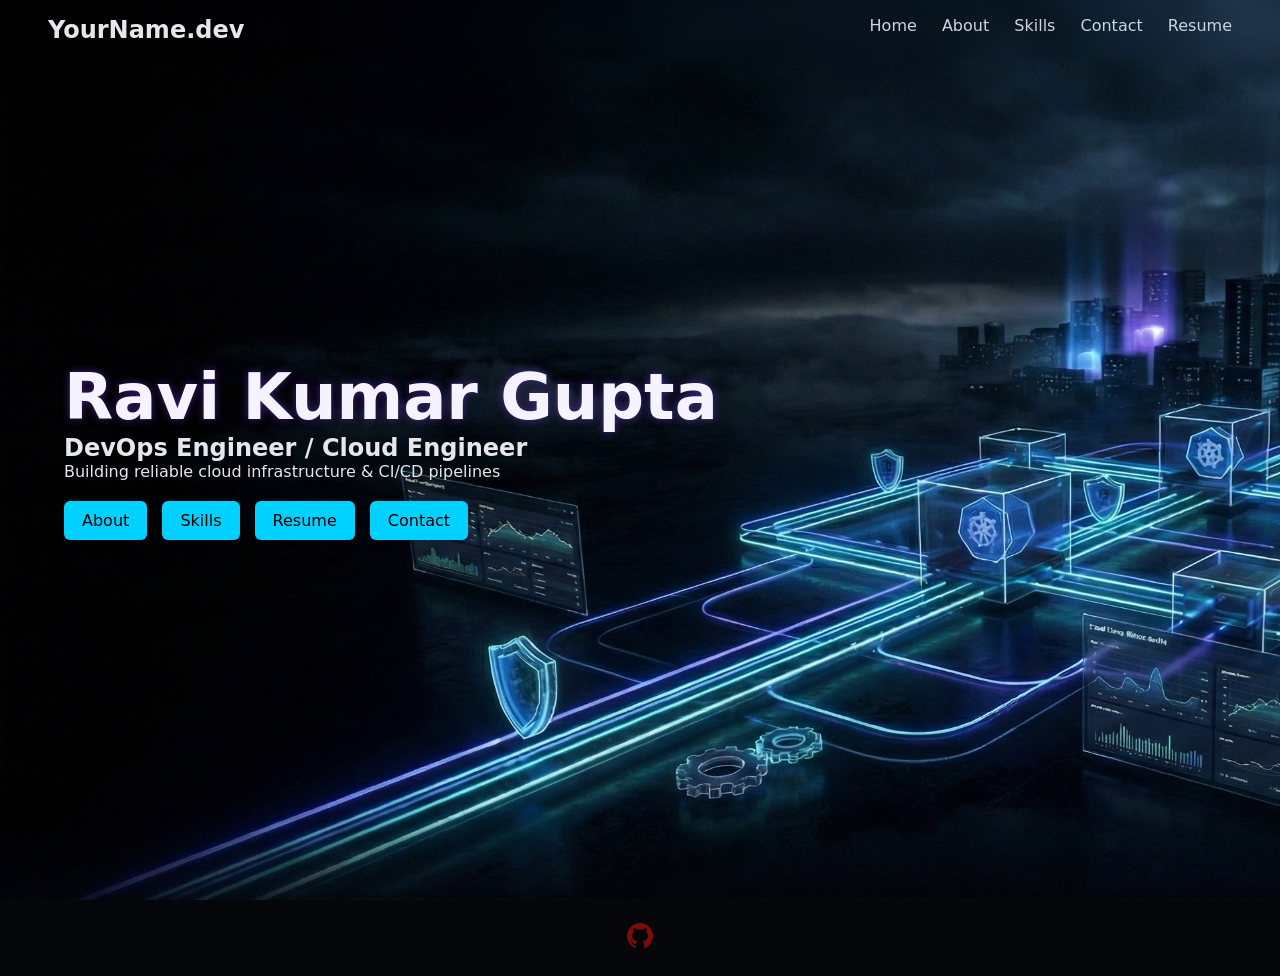
==== index.html @ be77fde0 "online_profile_v1" ====
<!DOCTYPE html>
<html lang="en">
<head>
  <meta charset="UTF-8" />
  <meta name="description" content="DevOps Engineer Portfolio - Cloud, CI/CD, AWS, Docker" />
  <meta name="keywords" content="DevOps, AWS, Docker, CI/CD, Cloud Engineer Portfolio" />
  <meta name="viewport" content="width=device-width, initial-scale=1.0" />
  <title>Your Name | DevOps Engineer</title>
  <link rel="stylesheet" href="styles.css">
</head>
<body>
  <header class="navbar">
    <h2 class="logo">YourName.dev</h2>
    <nav>
      <a href="index.html">Home</a>
      <a href="about.html">About</a>
      <a href="skills.html">Skills</a>
      <a href="contact.html">Contact</a>
      <a href="resume.html">Resume</a>
    </nav>
  </header>

  <section class="hero" style="background-image:url('assets/images/background.jpg')">
    <div class="hero-content">
      <h1 style="font-size: 64px; color: #f5f3ff; text-shadow: 0 0 8px rgba(124, 58, 237, 0.5);"> 
        Ravi Kumar Gupta
      </h1>
      <h2>DevOps Engineer / Cloud Engineer</h2>
      <p>Building reliable cloud infrastructure & CI/CD pipelines</p>

      <div class="cta-buttons">
        <a href="about.html">About</a>
        <a href="skills.html">Skills</a>
        <a href="resume.html">Resume</a>
        <a href="contact.html">Contact</a>
      </div>
    </div>
  </section>

 <footer class="footer">
  <a href="https://github.com/rk-1402" target="_blank" rel="noopener">
    <img src="assets/images/icons8-github-100.png" alt="GitHub" class="github-logo">
  </a>
</footer>

<script src="script.js"></script>
</body>
</html>
---- styles.css ----
:root {
  --bg: #0b0f1a;
  --card: #121826;
  --accent: #00d1ff;
  --text: #e5e7eb;
}

* {
  margin: 0;
  padding: 0;
  box-sizing: border-box;
  font-family: Inter, system-ui, sans-serif;
}

body {
  background: var(--bg);
  color: var(--text);
}

.navbar {
  display: flex;
  justify-content: space-between;
  padding: 1rem 3rem;
  position: fixed;
  width: 100%;
  backdrop-filter: blur(10px);
}

.navbar a {
  color: #cbd5e1;
  margin-left: 20px;
  text-decoration: none;
}

.hero {
  min-height: 100vh;
  background-size: cover;
  display: flex;
  align-items: center;
  padding: 4rem;
}

.hero-content {
  max-width: 700px;
}

.hero h1 {
  font-size: 3rem;
}

.cta-buttons a {
  display: inline-block;
  margin-right: 10px;
  margin-top: 20px;
  padding: 10px 18px;
  border-radius: 6px;
  background: var(--accent);
  color: #000;
  text-decoration: none;
  transition: transform 0.2s ease;
}

.cta-buttons a:hover {
  transform: translateY(-2px);
}

.footer {
  text-align: center;
  padding: 20px;
  background: rgba(0, 0, 0, 0.6);
}

.footer a {
  text-decoration: none;
}

.github-logo {
  width: 32px;
  height: auto;
  transition: transform 0.2s ease;
}

.github-logo:hover {
    transform: scale(1.1);
}

.page-section {
  padding: 120px 8%;
}

.profile-container {
  display: flex;
  gap: 40px;
  flex-wrap: wrap;
}

.profile-img {
  width: 250px;
  border-radius: 10px;
}

.info-grid {
  display: grid;
  grid-template-columns: repeat(auto-fit, minmax(250px,1fr));
  gap: 20px;
  margin-top: 40px;
}

.info-card, .project-card, .contact-card {
  background: var(--card);
  padding: 20px;
  border-radius: 8px;
}

.tags span {
  display: inline-block;
  background: #1f2937;
  padding: 6px 12px;
  border-radius: 20px;
  margin: 5px;
  font-size: 0.9rem;
}

.card-grid {
  display: grid;
  grid-template-columns: repeat(auto-fit, minmax(280px,1fr));
  gap: 20px;
}

.timeline-item {
  margin-top: 20px;
  padding: 20px;
  background: var(--card);
  border-left: 3px solid var(--accent);
}

.expand-content {
  display: none;
  margin-top: 10px;
}

.expand-btn {
  margin-top: 10px;
  background: var(--accent);
  border: none;
  padding: 6px 12px;
  cursor: pointer;
}

.fade-in {
  opacity: 0;
  transform: translateY(20px);
  transition: all 0.8s ease;
}

.fade-in.visible {
  opacity: 1;
  transform: translateY(0);
}
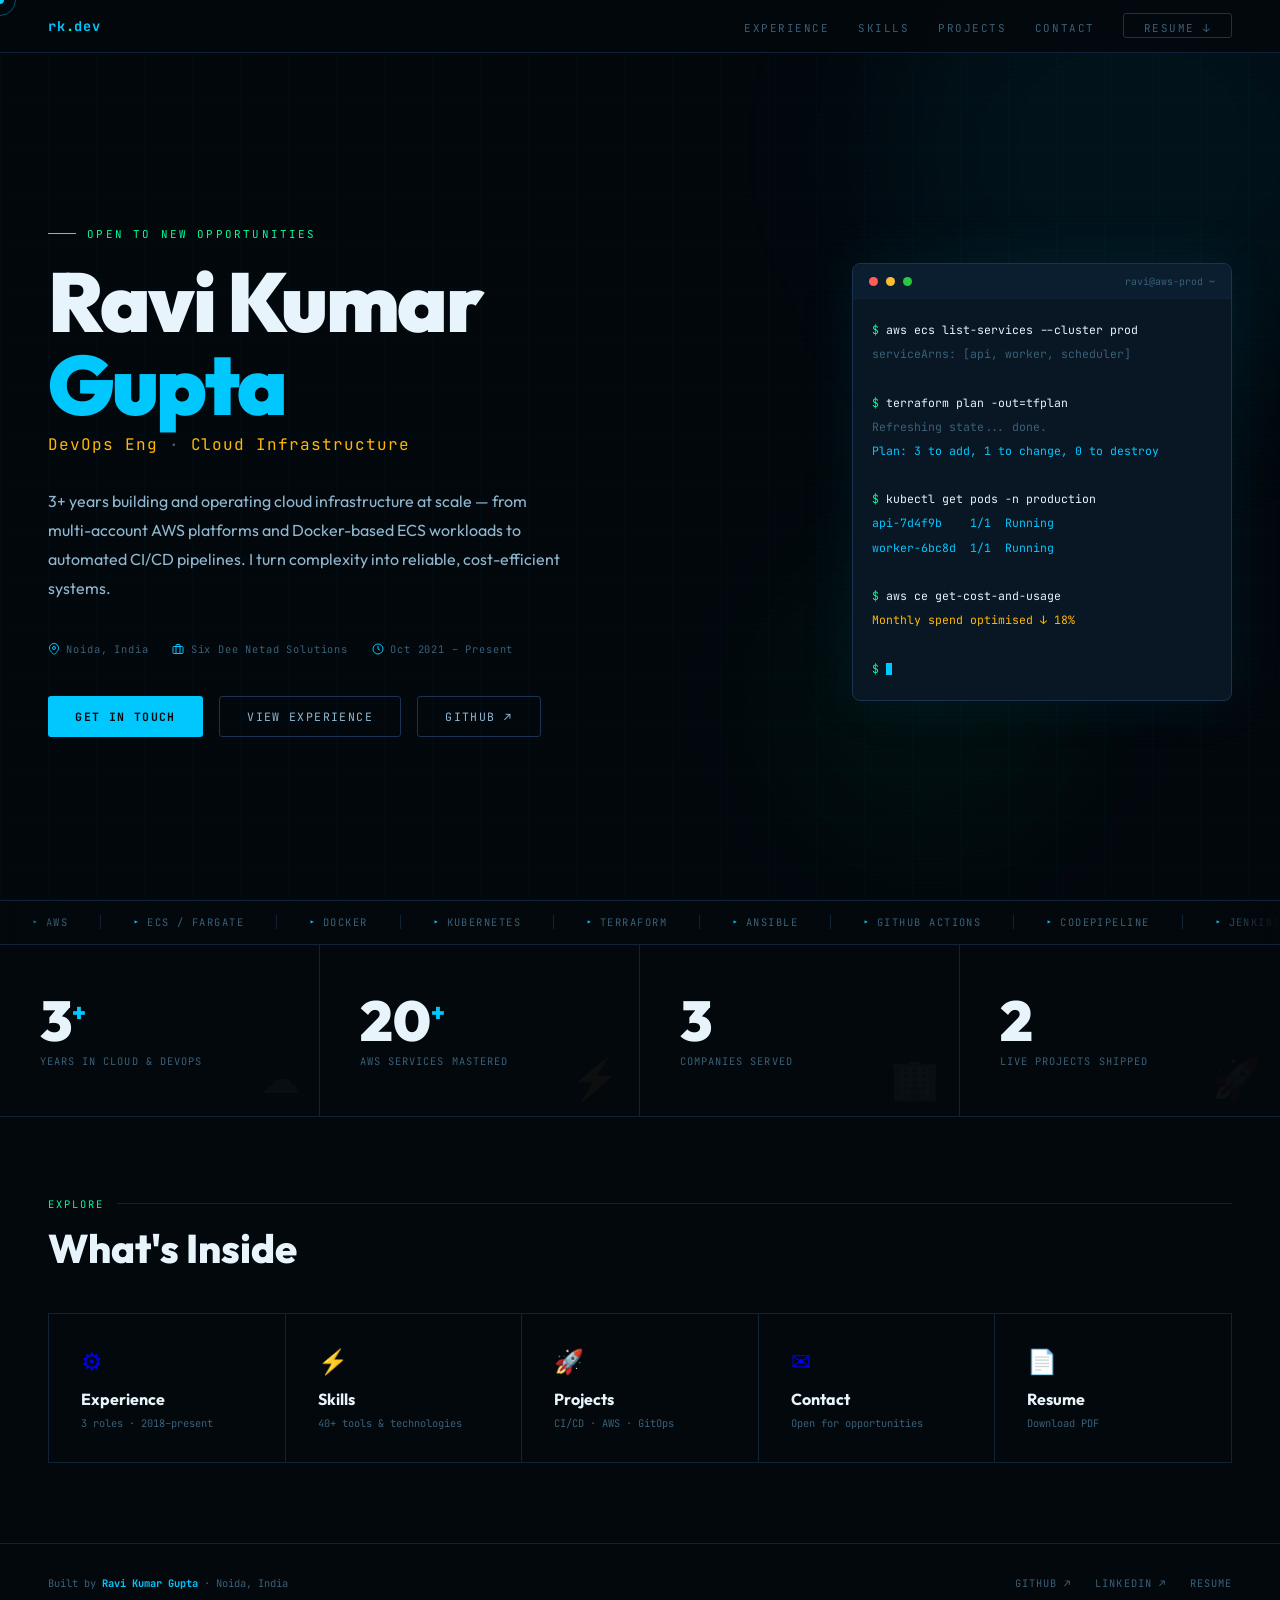
==== commit 5432a023: "initial commit" ====
--- a/index.html
+++ b/index.html
@@ -2,47 +2,163 @@
 <html lang="en">
 <head>
   <meta charset="UTF-8" />
-  <meta name="description" content="DevOps Engineer Portfolio - Cloud, CI/CD, AWS, Docker" />
-  <meta name="keywords" content="DevOps, AWS, Docker, CI/CD, Cloud Engineer Portfolio" />
+  <meta name="description" content="Ravi Kumar Gupta — Senior DevOps & Cloud Engineer. AWS, Docker, Kubernetes, CI/CD, Terraform." />
   <meta name="viewport" content="width=device-width, initial-scale=1.0" />
-  <title>Your Name | DevOps Engineer</title>
-  <link rel="stylesheet" href="styles.css">
+  <title>Ravi Kumar Gupta | DevOps & Cloud Engineer</title>
+  <link rel="stylesheet" href="styles.css" />
 </head>
 <body>
-  <header class="navbar">
-    <h2 class="logo">YourName.dev</h2>
-    <nav>
-      <a href="index.html">Home</a>
-      <a href="about.html">About</a>
-      <a href="skills.html">Skills</a>
-      <a href="contact.html">Contact</a>
-      <a href="resume.html">Resume</a>
-    </nav>
-  </header>
 
-  <section class="hero" style="background-image:url('assets/images/background.jpg')">
-    <div class="hero-content">
-      <h1 style="font-size: 64px; color: #f5f3ff; text-shadow: 0 0 8px rgba(124, 58, 237, 0.5);"> 
-        Ravi Kumar Gupta
-      </h1>
-      <h2>DevOps Engineer / Cloud Engineer</h2>
-      <p>Building reliable cloud infrastructure & CI/CD pipelines</p>
+<div id="cur"></div>
+<div id="cur2"></div>
 
-      <div class="cta-buttons">
-        <a href="about.html">About</a>
-        <a href="skills.html">Skills</a>
-        <a href="resume.html">Resume</a>
-        <a href="contact.html">Contact</a>
+<!-- NAV -->
+<nav>
+  <a href="index.html" class="logo">rk<em>.</em>dev</a>
+  <ul class="nav-links">
+    <li><a href="experience.html">Experience</a></li>
+    <li><a href="skills.html">Skills</a></li>
+    <li><a href="projects.html">Projects</a></li>
+    <li><a href="contact.html">Contact</a></li>
+    <li><a href="resume.html" class="nav-btn">Resume ↓</a></li>
+  </ul>
+</nav>
+
+<!-- HERO -->
+<section class="hero">
+  <div class="orb orb1"></div>
+  <div class="orb orb2"></div>
+  <div class="hero-layout">
+    <div>
+      <div class="hero-eyebrow">Open to new opportunities</div>
+      <h1>Ravi Kumar<br><span class="hl">Gupta</span></h1>
+      <p class="hero-role"><span id="typed-role">DevOps Engineer</span>&nbsp;<span style="color:var(--muted)">·</span>&nbsp;<span>Cloud Infrastructure</span></p>
+      <p class="hero-bio">3+ years building and operating cloud infrastructure at scale — from multi-account AWS platforms and Docker-based ECS workloads to automated CI/CD pipelines. I turn complexity into reliable, cost-efficient systems.</p>
+      <div class="hero-meta">
+        <span class="meta-chip">
+          <svg width="12" height="12" viewBox="0 0 24 24" fill="none" stroke="currentColor" stroke-width="2"><path d="M21 10c0 7-9 13-9 13s-9-6-9-13a9 9 0 0118 0z"/><circle cx="12" cy="10" r="3"/></svg>
+          Noida, India
+        </span>
+        <span class="meta-chip">
+          <svg width="12" height="12" viewBox="0 0 24 24" fill="none" stroke="currentColor" stroke-width="2"><rect x="2" y="7" width="20" height="14" rx="2"/><path d="M16 21V5a2 2 0 00-2-2h-4a2 2 0 00-2 2v16"/></svg>
+          Six Dee Netad Solutions
+        </span>
+        <span class="meta-chip">
+          <svg width="12" height="12" viewBox="0 0 24 24" fill="none" stroke="currentColor" stroke-width="2"><circle cx="12" cy="12" r="10"/><polyline points="12 6 12 12 16 14"/></svg>
+          Oct 2021 – Present
+        </span>
+      </div>
+      <div class="cta-row">
+        <a href="contact.html" class="btn btn-solid">Get in Touch</a>
+        <a href="experience.html" class="btn btn-ghost">View Experience</a>
+        <a href="https://github.com/rk-1402" target="_blank" rel="noopener" class="btn btn-ghost">GitHub ↗</a>
       </div>
     </div>
-  </section>
 
- <footer class="footer">
-  <a href="https://github.com/rk-1402" target="_blank" rel="noopener">
-    <img src="assets/images/icons8-github-100.png" alt="GitHub" class="github-logo">
-  </a>
+    <!-- Terminal -->
+    <div class="terminal">
+      <div class="t-bar">
+        <span class="dot" style="background:#ff5f57"></span>
+        <span class="dot" style="background:#febc2e"></span>
+        <span class="dot" style="background:#28c840"></span>
+        <span class="ttl">ravi@aws-prod ~</span>
+      </div>
+      <div class="t-body">
+        <div><span class="t-p">$ </span><span class="t-c">aws ecs list-services --cluster prod</span></div>
+        <div class="t-o">serviceArns: [api, worker, scheduler]</div>
+        <div>&nbsp;</div>
+        <div><span class="t-p">$ </span><span class="t-c">terraform plan -out=tfplan</span></div>
+        <div class="t-o">Refreshing state... done.</div>
+        <div><span class="t-a">Plan: 3 to add, 1 to change, 0 to destroy</span></div>
+        <div>&nbsp;</div>
+        <div><span class="t-p">$ </span><span class="t-c">kubectl get pods -n production</span></div>
+        <div><span class="t-a">api-7d4f9b&nbsp;&nbsp;&nbsp;&nbsp;1/1&nbsp;&nbsp;Running</span></div>
+        <div><span class="t-a">worker-6bc8d&nbsp;&nbsp;1/1&nbsp;&nbsp;Running</span></div>
+        <div>&nbsp;</div>
+        <div><span class="t-p">$ </span><span class="t-c">aws ce get-cost-and-usage</span></div>
+        <div><span class="t-w">Monthly spend optimised ↓ 18%</span></div>
+        <div>&nbsp;</div>
+        <div><span class="t-p">$ </span><span class="blink"></span></div>
+      </div>
+    </div>
+  </div>
+</section>
+
+<!-- TICKER -->
+<div class="ticker">
+  <div class="ticker-track">
+    <div class="t-item"><span>▸</span>AWS</div><div class="t-item"><span>▸</span>ECS / Fargate</div>
+    <div class="t-item"><span>▸</span>Docker</div><div class="t-item"><span>▸</span>Kubernetes</div>
+    <div class="t-item"><span>▸</span>Terraform</div><div class="t-item"><span>▸</span>Ansible</div>
+    <div class="t-item"><span>▸</span>GitHub Actions</div><div class="t-item"><span>▸</span>CodePipeline</div>
+    <div class="t-item"><span>▸</span>Jenkins</div><div class="t-item"><span>▸</span>Prometheus</div>
+    <div class="t-item"><span>▸</span>Grafana</div><div class="t-item"><span>▸</span>CloudWatch</div>
+    <div class="t-item"><span>▸</span>Route 53</div><div class="t-item"><span>▸</span>Lambda</div>
+    <div class="t-item"><span>▸</span>Python</div><div class="t-item"><span>▸</span>Bash</div>
+    <div class="t-item"><span>▸</span>FortiGate</div><div class="t-item"><span>▸</span>IAM Identity Center</div>
+    <!-- dup -->
+    <div class="t-item"><span>▸</span>AWS</div><div class="t-item"><span>▸</span>ECS / Fargate</div>
+    <div class="t-item"><span>▸</span>Docker</div><div class="t-item"><span>▸</span>Kubernetes</div>
+    <div class="t-item"><span>▸</span>Terraform</div><div class="t-item"><span>▸</span>Ansible</div>
+    <div class="t-item"><span>▸</span>GitHub Actions</div><div class="t-item"><span>▸</span>CodePipeline</div>
+    <div class="t-item"><span>▸</span>Jenkins</div><div class="t-item"><span>▸</span>Prometheus</div>
+    <div class="t-item"><span>▸</span>Grafana</div><div class="t-item"><span>▸</span>CloudWatch</div>
+    <div class="t-item"><span>▸</span>Route 53</div><div class="t-item"><span>▸</span>Lambda</div>
+    <div class="t-item"><span>▸</span>Python</div><div class="t-item"><span>▸</span>Bash</div>
+    <div class="t-item"><span>▸</span>FortiGate</div><div class="t-item"><span>▸</span>IAM Identity Center</div>
+  </div>
+</div>
+
+<!-- STATS -->
+<div class="stats reveal">
+  <div class="stat"><div class="stat-n">3<sup>+</sup></div><div class="stat-l">Years in Cloud & DevOps</div><div class="stat-bg">☁</div></div>
+  <div class="stat"><div class="stat-n">20<sup>+</sup></div><div class="stat-l">AWS Services Mastered</div><div class="stat-bg">⚡</div></div>
+  <div class="stat"><div class="stat-n">3</div><div class="stat-l">Companies Served</div><div class="stat-bg">🏢</div></div>
+  <div class="stat"><div class="stat-n">2</div><div class="stat-l">Live Projects Shipped</div><div class="stat-bg">🚀</div></div>
+</div>
+
+<!-- QUICK LINKS -->
+<section class="section" style="border-bottom:none;">
+  <div class="sec-label reveal">Explore</div>
+  <h2 class="sec-title reveal">What's Inside</h2>
+  <div style="display:grid;grid-template-columns:repeat(auto-fill,minmax(220px,1fr));gap:1px;background:var(--border);border:1px solid var(--border);" class="reveal">
+    <a href="experience.html" style="text-decoration:none;display:block;padding:2rem;background:var(--bg);transition:background .25s;" onmouseenter="this.style.background='var(--surface)'" onmouseleave="this.style.background='var(--bg)'">
+      <div style="font-size:1.5rem;margin-bottom:.8rem;">⚙</div>
+      <div style="font-family:var(--body);font-size:1rem;font-weight:700;color:var(--bright);margin-bottom:.4rem;">Experience</div>
+      <div style="font-family:var(--mono);font-size:.65rem;color:var(--muted);">3 roles · 2018–present</div>
+    </a>
+    <a href="skills.html" style="text-decoration:none;display:block;padding:2rem;background:var(--bg);transition:background .25s;" onmouseenter="this.style.background='var(--surface)'" onmouseleave="this.style.background='var(--bg)'">
+      <div style="font-size:1.5rem;margin-bottom:.8rem;">⚡</div>
+      <div style="font-family:var(--body);font-size:1rem;font-weight:700;color:var(--bright);margin-bottom:.4rem;">Skills</div>
+      <div style="font-family:var(--mono);font-size:.65rem;color:var(--muted);">40+ tools & technologies</div>
+    </a>
+    <a href="projects.html" style="text-decoration:none;display:block;padding:2rem;background:var(--bg);transition:background .25s;" onmouseenter="this.style.background='var(--surface)'" onmouseleave="this.style.background='var(--bg)'">
+      <div style="font-size:1.5rem;margin-bottom:.8rem;">🚀</div>
+      <div style="font-family:var(--body);font-size:1rem;font-weight:700;color:var(--bright);margin-bottom:.4rem;">Projects</div>
+      <div style="font-family:var(--mono);font-size:.65rem;color:var(--muted);">CI/CD · AWS · GitOps</div>
+    </a>
+    <a href="contact.html" style="text-decoration:none;display:block;padding:2rem;background:var(--bg);transition:background .25s;" onmouseenter="this.style.background='var(--surface)'" onmouseleave="this.style.background='var(--bg)'">
+      <div style="font-size:1.5rem;margin-bottom:.8rem;">✉</div>
+      <div style="font-family:var(--body);font-size:1rem;font-weight:700;color:var(--bright);margin-bottom:.4rem;">Contact</div>
+      <div style="font-family:var(--mono);font-size:.65rem;color:var(--muted);">Open for opportunities</div>
+    </a>
+    <a href="resume.html" style="text-decoration:none;display:block;padding:2rem;background:var(--bg);transition:background .25s;" onmouseenter="this.style.background='var(--surface)'" onmouseleave="this.style.background='var(--bg)'">
+      <div style="font-size:1.5rem;margin-bottom:.8rem;">📄</div>
+      <div style="font-family:var(--body);font-size:1rem;font-weight:700;color:var(--bright);margin-bottom:.4rem;">Resume</div>
+      <div style="font-family:var(--mono);font-size:.65rem;color:var(--muted);">Download PDF</div>
+    </a>
+  </div>
+</section>
+
+<footer>
+  <div class="foot-l">Built by <strong>Ravi Kumar Gupta</strong> · Noida, India</div>
+  <div class="foot-r">
+    <a href="https://github.com/rk-1402" target="_blank" rel="noopener" class="foot-link">GitHub ↗</a>
+    <a href="https://linkedin.com/in/rk1402" target="_blank" rel="noopener" class="foot-link">LinkedIn ↗</a>
+    <a href="resume.html" class="foot-link">Resume</a>
+  </div>
 </footer>
 
 <script src="script.js"></script>
 </body>
-</html>+</html>
--- a/styles.css
+++ b/styles.css
@@ -1,159 +1,444 @@
+/* ═══════════════════════════════════════════════
+   RK.DEV — Shared Stylesheet
+   ═══════════════════════════════════════════════ */
+
+@import url('https://fonts.googleapis.com/css2?family=JetBrains+Mono:wght@300;400;500;700&family=Outfit:wght@300;400;600;800;900&display=swap');
+
+/* ── RESET & TOKENS ── */
+*, *::before, *::after { box-sizing: border-box; margin: 0; padding: 0; }
+
 :root {
-  --bg: #0b0f1a;
-  --card: #121826;
-  --accent: #00d1ff;
-  --text: #e5e7eb;
-}
-
-* {
-  margin: 0;
-  padding: 0;
-  box-sizing: border-box;
-  font-family: Inter, system-ui, sans-serif;
-}
+  --bg:       #03080d;
+  --bg2:      #060f18;
+  --surface:  #091623;
+  --border:   #112236;
+  --border2:  #1a3352;
+  --accent:   #00c8ff;
+  --green:    #00ff9d;
+  --amber:    #ffb800;
+  --red:      #ff4d6a;
+  --text:     #8fb8d0;
+  --bright:   #e8f4fb;
+  --muted:    #3a6078;
+  --mono:     'JetBrains Mono', monospace;
+  --body:     'Outfit', sans-serif;
+  --radius:   3px;
+}
+
+html { scroll-behavior: smooth; }
 
 body {
   background: var(--bg);
   color: var(--text);
-}
-
-.navbar {
-  display: flex;
-  justify-content: space-between;
+  font-family: var(--body);
+  overflow-x: hidden;
+  cursor: none;
+  min-height: 100vh;
+}
+
+/* ── GLOBAL TEXTURES ── */
+body::before {
+  content: '';
+  position: fixed; inset: 0; pointer-events: none; z-index: 1;
+  background: repeating-linear-gradient(
+    0deg, transparent, transparent 2px,
+    rgba(0,0,0,.07) 2px, rgba(0,0,0,.07) 4px
+  );
+}
+body::after {
+  content: '';
+  position: fixed; inset: 0; pointer-events: none; z-index: 0;
+  background-image:
+    linear-gradient(rgba(0,200,255,.022) 1px, transparent 1px),
+    linear-gradient(90deg, rgba(0,200,255,.022) 1px, transparent 1px);
+  background-size: 48px 48px;
+}
+
+/* ── CUSTOM CURSOR ── */
+#cur {
+  position: fixed; width: 8px; height: 8px;
+  background: var(--accent); border-radius: 50%;
+  pointer-events: none; z-index: 9999;
+  transform: translate(-50%,-50%); mix-blend-mode: screen;
+}
+#cur2 {
+  position: fixed; width: 32px; height: 32px;
+  border: 1px solid var(--accent); border-radius: 50%;
+  pointer-events: none; z-index: 9998;
+  transform: translate(-50%,-50%);
+  opacity: .4;
+  transition: width .15s, height .15s, border-color .15s, opacity .15s;
+}
+
+/* ── NAVBAR ── */
+nav {
+  position: fixed; top: 0; left: 0; right: 0; z-index: 200;
+  display: flex; align-items: center; justify-content: space-between;
   padding: 1rem 3rem;
-  position: fixed;
+  background: rgba(3,8,13,.92); backdrop-filter: blur(16px);
+  border-bottom: 1px solid var(--border);
+}
+.logo {
+  font-family: var(--mono); font-size: .85rem; font-weight: 700;
+  color: var(--accent); text-decoration: none; letter-spacing: .06em;
+}
+.logo em { color: var(--green); font-style: normal; }
+
+.nav-links { display: flex; gap: 1.8rem; list-style: none; align-items: center; }
+.nav-links a {
+  font-family: var(--mono); font-size: .68rem; color: var(--muted);
+  text-decoration: none; letter-spacing: .14em; text-transform: uppercase;
+  transition: color .2s; position: relative; padding-bottom: 2px;
+}
+.nav-links a::after {
+  content: ''; position: absolute; bottom: -2px; left: 0; right: 0;
+  height: 1px; background: var(--accent);
+  transform: scaleX(0); transition: transform .2s;
+}
+.nav-links a:hover { color: var(--accent); }
+.nav-links a:hover::after,
+.nav-links a.active::after { transform: scaleX(1); }
+.nav-links a.active { color: var(--accent); }
+
+.nav-btn {
+  font-family: var(--mono); font-size: .68rem; letter-spacing: .12em;
+  text-transform: uppercase; text-decoration: none;
+  padding: .45rem 1.2rem; border: 1px solid var(--border2);
+  color: var(--bright); background: transparent;
+  transition: all .2s; border-radius: var(--radius);
+}
+.nav-btn:hover {
+  border-color: var(--accent); color: var(--accent);
+  background: rgba(0,200,255,.06);
+}
+
+/* ── PAGE HEADER (used on inner pages) ── */
+.page-header {
+  padding: 9rem 3rem 4rem;
+  position: relative; z-index: 2;
+  border-bottom: 1px solid var(--border);
+  overflow: hidden;
+}
+.page-header .orb {
+  position: absolute; border-radius: 50%; pointer-events: none;
+  filter: blur(90px); animation: drift 12s ease-in-out infinite;
+}
+.page-header .orb1 { width: 400px; height: 400px; background: rgba(0,200,255,.06); top: -100px; right: -80px; }
+.page-header .orb2 { width: 250px; height: 250px; background: rgba(0,255,157,.04); bottom: -60px; left: 30%; animation-delay: -6s; }
+
+.page-eyebrow {
+  font-family: var(--mono); font-size: .68rem; color: var(--green);
+  letter-spacing: .2em; text-transform: uppercase; margin-bottom: 1rem;
+  display: flex; align-items: center; gap: .7rem;
+  opacity: 0; animation: fadeUp .6s ease .1s forwards;
+}
+.page-eyebrow::before { content: ''; display: inline-block; width: 24px; height: 1px; background: var(--green); }
+
+.page-title {
+  font-family: var(--body); font-size: clamp(2.5rem, 6vw, 4.5rem);
+  font-weight: 900; color: var(--bright); line-height: 1;
+  letter-spacing: -.03em; margin-bottom: .6rem;
+  opacity: 0; animation: fadeUp .6s ease .25s forwards;
+}
+.page-title .hl { color: var(--accent); }
+
+.page-sub {
+  font-family: var(--mono); font-size: .85rem; color: var(--muted);
+  max-width: 560px; line-height: 1.7; margin-top: .8rem;
+  opacity: 0; animation: fadeUp .6s ease .4s forwards;
+}
+
+/* ── SECTION ── */
+.section { padding: 5rem 3rem; position: relative; z-index: 2; border-bottom: 1px solid var(--border); }
+.section:last-of-type { border-bottom: none; }
+
+.sec-label {
+  font-family: var(--mono); font-size: .65rem; color: var(--green);
+  letter-spacing: .2em; text-transform: uppercase; margin-bottom: .8rem;
+  display: flex; align-items: center; gap: .8rem;
+}
+.sec-label::after { content: ''; flex: 1; height: 1px; background: var(--border); }
+
+.sec-title {
+  font-family: var(--body); font-size: clamp(1.6rem, 3.5vw, 2.5rem);
+  font-weight: 800; color: var(--bright); margin-bottom: 2.5rem;
+}
+
+/* ── BUTTONS ── */
+.btn {
+  font-family: var(--mono); font-size: .72rem; letter-spacing: .12em;
+  text-transform: uppercase; text-decoration: none; border-radius: var(--radius);
+  padding: .75rem 1.7rem; display: inline-flex; align-items: center; gap: .5rem;
+  transition: all .2s; cursor: none;
+}
+.btn-solid { background: var(--accent); color: var(--bg); font-weight: 700; border: none; }
+.btn-solid:hover { background: #fff; box-shadow: 0 0 32px rgba(0,200,255,.4); transform: translateY(-2px); }
+.btn-ghost { border: 1px solid var(--border2); color: var(--text); background: transparent; }
+.btn-ghost:hover { border-color: var(--accent); color: var(--accent); background: rgba(0,200,255,.05); transform: translateY(-2px); }
+.btn-green { background: var(--green); color: var(--bg); font-weight: 700; border: none; }
+.btn-green:hover { background: #fff; box-shadow: 0 0 32px rgba(0,255,157,.35); transform: translateY(-2px); }
+
+/* ── TAGS ── */
+.tag {
+  font-family: var(--mono); font-size: .62rem; padding: .25rem .65rem;
+  border: 1px solid var(--border2); color: var(--text); border-radius: 2px;
+  letter-spacing: .06em; transition: all .15s; display: inline-block;
+}
+.tag:hover { border-color: var(--accent); color: var(--accent); }
+
+/* ── TICKER ── */
+.ticker { border-top: 1px solid var(--border); border-bottom: 1px solid var(--border); overflow: hidden; position: relative; z-index: 2; }
+.ticker::before { content: ''; position: absolute; left: 0; top: 0; bottom: 0; width: 60px; background: linear-gradient(to right, var(--bg), transparent); z-index: 1; }
+.ticker::after  { content: ''; position: absolute; right: 0; top: 0; bottom: 0; width: 60px; background: linear-gradient(to left, var(--bg), transparent); z-index: 1; }
+.ticker-track { display: flex; width: max-content; animation: ticker 35s linear infinite; padding: .9rem 0; }
+.t-item {
+  font-family: var(--mono); font-size: .65rem; letter-spacing: .14em;
+  text-transform: uppercase; color: var(--muted); padding: 0 2rem;
+  border-right: 1px solid var(--border); white-space: nowrap;
+  display: flex; align-items: center; gap: .4rem;
+}
+.t-item span { color: var(--accent); }
+
+/* ── FOOTER ── */
+footer {
+  padding: 2rem 3rem; display: flex; justify-content: space-between;
+  align-items: center; flex-wrap: wrap; gap: 1rem;
+  border-top: 1px solid var(--border); position: relative; z-index: 2;
+}
+.foot-l { font-family: var(--mono); font-size: .65rem; color: var(--muted); }
+.foot-l strong { color: var(--accent); }
+.foot-r { display: flex; gap: 1.5rem; }
+.foot-link {
+  font-family: var(--mono); font-size: .65rem; color: var(--muted);
+  text-decoration: none; letter-spacing: .1em; text-transform: uppercase;
+  transition: color .2s; display: flex; align-items: center; gap: .4rem;
+}
+.foot-link:hover { color: var(--accent); }
+
+/* ── SCROLL REVEAL ── */
+.reveal { opacity: 0; transform: translateY(24px); transition: opacity .65s ease, transform .65s ease; }
+.reveal.on { opacity: 1; transform: translateY(0); }
+.reveal-delay-1 { transition-delay: .1s; }
+.reveal-delay-2 { transition-delay: .2s; }
+.reveal-delay-3 { transition-delay: .3s; }
+
+/* ── ANIMATIONS ── */
+@keyframes fadeUp   { from { opacity:0; transform: translateY(20px); } to { opacity:1; transform: translateY(0); } }
+@keyframes fadeLeft { from { opacity:0; transform: translateX(40px); } to { opacity:1; transform: translateX(0); } }
+@keyframes drift    { 0%,100% { transform:translate(0,0) scale(1); } 50% { transform:translate(-40px,30px) scale(1.1); } }
+@keyframes ticker   { 0% { transform:translateX(0); } 100% { transform:translateX(-50%); } }
+@keyframes pulse    { 0%,100% { opacity:.6; transform:scale(1); } 50% { opacity:1; transform:scale(1.05); } }
+@keyframes blink    { 0%,100% { opacity:1; } 50% { opacity:0; } }
+@keyframes spin     { from { transform:rotate(0deg); } to { transform:rotate(360deg); } }
+
+/* ════════════════════════════════════════
+   INDEX / HERO
+   ════════════════════════════════════════ */
+.hero {
+  min-height: 100vh; display: flex; align-items: center;
+  padding: 8rem 3rem 4rem; position: relative; overflow: hidden; z-index: 2;
+}
+.orb { position: absolute; border-radius: 50%; pointer-events: none; filter: blur(80px); animation: drift 10s ease-in-out infinite; }
+.orb1 { width: 500px; height: 500px; background: rgba(0,200,255,.06); top: -100px; right: -100px; }
+.orb2 { width: 300px; height: 300px; background: rgba(0,255,157,.04); bottom: 50px; right: 200px; animation-delay: -5s; animation-direction: reverse; }
+.hero-layout { display: grid; grid-template-columns: 1fr 380px; gap: 4rem; width: 100%; max-width: 1200px; align-items: center; }
+.hero-eyebrow {
+  font-family: var(--mono); font-size: .68rem; color: var(--green);
+  letter-spacing: .2em; text-transform: uppercase; margin-bottom: 1.2rem;
+  display: flex; align-items: center; gap: .7rem;
+  opacity: 0; animation: fadeUp .6s ease .1s forwards;
+}
+.hero-eyebrow::before { content: ''; display: inline-block; width: 28px; height: 1px; background: var(--green); }
+.hero h1 {
+  font-family: var(--body); font-size: clamp(3rem,6.5vw,5.5rem);
+  font-weight: 900; line-height: 1; color: var(--bright);
+  letter-spacing: -.03em; margin-bottom: .5rem;
+  opacity: 0; animation: fadeUp .6s ease .25s forwards;
+}
+.hero h1 .hl { color: var(--accent); }
+.hero-role {
+  font-family: var(--mono); font-size: clamp(.8rem,1.5vw,1rem);
+  color: var(--muted); letter-spacing: .06em; margin-bottom: 2rem;
+  opacity: 0; animation: fadeUp .6s ease .4s forwards;
+}
+.hero-role span { color: var(--amber); }
+.hero-bio { font-size: 1rem; color: var(--text); line-height: 1.8; max-width: 520px; margin-bottom: 2.5rem; opacity: 0; animation: fadeUp .6s ease .55s forwards; }
+.hero-meta { display: flex; gap: 1.5rem; flex-wrap: wrap; margin-bottom: 2.5rem; opacity: 0; animation: fadeUp .6s ease .65s forwards; }
+.meta-chip { font-family: var(--mono); font-size: .65rem; color: var(--muted); display: flex; align-items: center; gap: .4rem; letter-spacing: .08em; }
+.meta-chip svg { color: var(--accent); flex-shrink: 0; }
+.cta-row { display: flex; gap: 1rem; flex-wrap: wrap; opacity: 0; animation: fadeUp .6s ease .75s forwards; }
+
+/* Terminal widget */
+.terminal { background: var(--surface); border: 1px solid var(--border2); border-radius: 8px; overflow: hidden; font-family: var(--mono); font-size: .72rem; opacity: 0; animation: fadeLeft .7s ease .9s forwards; box-shadow: 0 0 60px rgba(0,200,255,.08); }
+.t-bar { background: #0a1e30; padding: .65rem 1rem; display: flex; align-items: center; gap: .5rem; border-bottom: 1px solid var(--border); }
+.dot { width: 9px; height: 9px; border-radius: 50%; }
+.t-bar .ttl { color: var(--muted); font-size: .62rem; margin-left: auto; }
+.t-body { padding: 1.2rem; line-height: 2.1; }
+.t-p { color: var(--green); }
+.t-c { color: var(--bright); }
+.t-o { color: var(--muted); }
+.t-a { color: var(--accent); }
+.t-w { color: var(--amber); }
+.blink { display: inline-block; width: 6px; height: 12px; background: var(--accent); vertical-align: middle; animation: blink 1s step-end infinite; }
+
+/* Stats bar */
+.stats { display: grid; grid-template-columns: repeat(4,1fr); position: relative; z-index: 2; }
+.stat { padding: 3rem 2.5rem; border-right: 1px solid var(--border); border-bottom: 1px solid var(--border); position: relative; overflow: hidden; transition: background .3s; }
+.stat:last-child { border-right: none; }
+.stat:hover { background: rgba(0,200,255,.03); }
+.stat-n { font-family: var(--body); font-size: 3.5rem; font-weight: 900; color: var(--bright); line-height: 1; margin-bottom: .3rem; }
+.stat-n sup { font-size: 1.5rem; color: var(--accent); vertical-align: super; }
+.stat-l { font-family: var(--mono); font-size: .65rem; color: var(--muted); letter-spacing: .1em; text-transform: uppercase; }
+.stat-bg { position: absolute; bottom: .8rem; right: 1.2rem; font-size: 2.5rem; opacity: .04; }
+
+/* ════════════════════════════════════════
+   EXPERIENCE PAGE
+   ════════════════════════════════════════ */
+.exp-item { display: grid; grid-template-columns: 220px 1fr; border-bottom: 1px solid var(--border); padding: 2.5rem 0; gap: 3rem; }
+.exp-item:last-child { border-bottom: none; }
+.exp-left { padding-right: 2rem; border-right: 1px solid var(--border); }
+.exp-period { font-family: var(--mono); font-size: .65rem; color: var(--accent); letter-spacing: .1em; text-transform: uppercase; margin-bottom: .4rem; }
+.exp-company { font-size: .9rem; font-weight: 700; color: var(--bright); margin-bottom: .2rem; }
+.exp-loc { font-family: var(--mono); font-size: .6rem; color: var(--muted); margin-bottom: .8rem; }
+.exp-badge { display: inline-flex; align-items: center; gap: .3rem; font-family: var(--mono); font-size: .58rem; padding: .2rem .5rem; border: 1px solid var(--green); color: var(--green); border-radius: 2px; letter-spacing: .06em; }
+.exp-role { font-size: 1.15rem; font-weight: 700; color: var(--bright); margin-bottom: .35rem; }
+.exp-project { font-family: var(--mono); font-size: .65rem; color: var(--amber); letter-spacing: .08em; margin-bottom: 1.2rem; }
+.exp-bullets { list-style: none; display: flex; flex-direction: column; gap: .6rem; }
+.exp-bullets li { font-size: .875rem; color: var(--text); line-height: 1.7; display: flex; gap: .7rem; }
+.exp-bullets li::before { content: '▸'; color: var(--accent); flex-shrink: 0; margin-top: .15rem; font-size: .7rem; }
+
+/* Timeline connector */
+.exp-timeline { position: relative; }
+.exp-timeline::before {
+  content: ''; position: absolute; left: 220px; top: 0; bottom: 0;
+  width: 1px; background: var(--border); z-index: 0;
+}
+
+/* ════════════════════════════════════════
+   SKILLS PAGE
+   ════════════════════════════════════════ */
+.skills-grid { display: grid; grid-template-columns: repeat(auto-fill, minmax(280px,1fr)); gap: 1px; background: var(--border); border: 1px solid var(--border); }
+.skill-cat { background: var(--bg); padding: 1.8rem 2rem; transition: background .25s; }
+.skill-cat:hover { background: var(--surface); }
+.skill-cat-name {
+  font-family: var(--mono); font-size: .65rem; color: var(--accent);
+  letter-spacing: .14em; text-transform: uppercase; margin-bottom: 1rem;
+  display: flex; align-items: center; gap: .5rem;
+}
+.skill-cat-name::before { content: ''; display: inline-block; width: 14px; height: 1px; background: var(--accent); }
+.skill-tags { display: flex; flex-wrap: wrap; gap: .4rem; }
+
+/* Proficiency bars */
+.skill-bar-list { display: flex; flex-direction: column; gap: 1.2rem; }
+.skill-bar-item {}
+.skill-bar-label { display: flex; justify-content: space-between; margin-bottom: .4rem; }
+.skill-bar-name { font-family: var(--mono); font-size: .7rem; color: var(--text); }
+.skill-bar-pct  { font-family: var(--mono); font-size: .7rem; color: var(--accent); }
+.skill-bar-track { height: 3px; background: var(--border2); border-radius: 2px; overflow: hidden; }
+.skill-bar-fill  { height: 100%; background: var(--accent); border-radius: 2px; width: 0; transition: width 1.2s cubic-bezier(.4,0,.2,1); }
+.skill-bar-fill.green { background: var(--green); }
+.skill-bar-fill.amber { background: var(--amber); }
+
+/* ════════════════════════════════════════
+   PROJECTS PAGE
+   ════════════════════════════════════════ */
+.proj-grid { display: grid; grid-template-columns: repeat(auto-fill, minmax(340px,1fr)); gap: 1px; background: var(--border); border: 1px solid var(--border); }
+.proj-card { background: var(--bg); padding: 2.2rem; position: relative; overflow: hidden; transition: background .25s; }
+.proj-card:hover { background: var(--surface); }
+.proj-card:hover .proj-arr { transform: translate(4px,-4px); color: var(--accent); }
+.proj-type { font-family: var(--mono); font-size: .62rem; color: var(--accent); letter-spacing: .12em; text-transform: uppercase; margin-bottom: .8rem; }
+.proj-name { font-size: 1.1rem; font-weight: 700; color: var(--bright); margin-bottom: .6rem; }
+.proj-desc { font-size: .875rem; color: var(--muted); line-height: 1.75; margin-bottom: 1.5rem; }
+.proj-arr { position: absolute; top: 1.5rem; right: 1.5rem; font-size: 1.1rem; color: var(--border2); transition: all .25s; }
+.proj-link { font-family: var(--mono); font-size: .65rem; color: var(--accent); text-decoration: none; display: inline-flex; align-items: center; gap: .3rem; margin-top: .8rem; transition: opacity .2s; }
+.proj-link:hover { text-decoration: underline; opacity: .8; }
+
+/* ════════════════════════════════════════
+   CONTACT PAGE
+   ════════════════════════════════════════ */
+.contact-grid { display: grid; grid-template-columns: 1fr 1fr; gap: 4rem; align-items: start; }
+.contact-cta h3 { font-size: clamp(1.8rem,3.5vw,2.5rem); font-weight: 800; color: var(--bright); line-height: 1.2; margin-bottom: 1.2rem; }
+.contact-cta p { font-size: .95rem; color: var(--muted); line-height: 1.8; margin-bottom: 2rem; }
+.contact-info { display: flex; flex-direction: column; gap: 1rem; }
+.contact-row {
+  display: flex; align-items: center; gap: 1rem; padding: 1.2rem;
+  border: 1px solid var(--border); border-radius: var(--radius);
+  text-decoration: none; transition: all .2s;
+}
+.contact-row:hover { border-color: var(--accent); background: rgba(0,200,255,.04); transform: translateX(4px); }
+.contact-icon { width: 38px; height: 38px; background: rgba(0,200,255,.08); border-radius: 4px; display: flex; align-items: center; justify-content: center; flex-shrink: 0; }
+.contact-label { font-family: var(--mono); font-size: .6rem; color: var(--muted); letter-spacing: .08em; text-transform: uppercase; margin-bottom: .2rem; }
+.contact-val { font-size: .9rem; color: var(--bright); font-weight: 600; }
+
+/* ════════════════════════════════════════
+   RESUME PAGE
+   ════════════════════════════════════════ */
+.resume-layout { display: grid; grid-template-columns: 1fr 300px; gap: 3rem; align-items: start; }
+.resume-preview {
+  border: 1px solid var(--border2); border-radius: 6px; overflow: hidden;
+  background: var(--surface); position: relative;
+}
+.resume-preview-bar { background: #0a1e30; padding: .7rem 1rem; display: flex; align-items: center; gap: .6rem; border-bottom: 1px solid var(--border); }
+.resume-preview-bar span { font-family: var(--mono); font-size: .65rem; color: var(--muted); margin-left: auto; }
+.resume-mock { padding: 2rem; font-family: var(--mono); font-size: .7rem; }
+.rm-name { font-family: var(--body); font-size: 1.6rem; font-weight: 800; color: var(--bright); margin-bottom: .2rem; }
+.rm-title { font-size: .75rem; color: var(--accent); letter-spacing: .08em; margin-bottom: 1rem; }
+.rm-contact-row { display: flex; gap: 1.5rem; flex-wrap: wrap; margin-bottom: 1.5rem; }
+.rm-contact-row span { font-size: .65rem; color: var(--muted); }
+.rm-divider { height: 1px; background: var(--border); margin: 1rem 0; }
+.rm-section-title { font-size: .65rem; color: var(--green); letter-spacing: .14em; text-transform: uppercase; margin-bottom: .7rem; }
+.rm-skill-group { display: flex; flex-wrap: wrap; gap: .3rem; margin-bottom: .8rem; }
+.rm-tag { font-size: .58rem; padding: .15rem .45rem; border: 1px solid var(--border2); color: var(--muted); border-radius: 2px; }
+.rm-exp-row { margin-bottom: .8rem; }
+.rm-exp-title { font-size: .72rem; color: var(--bright); font-weight: 700; }
+.rm-exp-sub { font-size: .62rem; color: var(--accent); margin-bottom: .3rem; }
+.rm-exp-bullet { font-size: .62rem; color: var(--muted); padding-left: .8rem; line-height: 1.6; position: relative; }
+.rm-exp-bullet::before { content: '▸'; position: absolute; left: 0; color: var(--accent); font-size: .55rem; }
+
+.resume-sidebar { display: flex; flex-direction: column; gap: 1.5rem; }
+.resume-card { background: var(--surface); border: 1px solid var(--border); border-radius: 6px; padding: 1.8rem; }
+.resume-card h4 { font-family: var(--mono); font-size: .68rem; color: var(--green); letter-spacing: .14em; text-transform: uppercase; margin-bottom: 1.2rem; }
+.download-btn-big {
+  display: flex; align-items: center; justify-content: center; gap: .8rem;
+  padding: 1.1rem; background: var(--green); color: var(--bg);
+  font-family: var(--mono); font-size: .75rem; font-weight: 700;
+  letter-spacing: .1em; text-transform: uppercase; text-decoration: none;
+  border-radius: var(--radius); transition: all .2s; border: none; cursor: none;
   width: 100%;
-  backdrop-filter: blur(10px);
-}
-
-.navbar a {
-  color: #cbd5e1;
-  margin-left: 20px;
-  text-decoration: none;
-}
-
-.hero {
-  min-height: 100vh;
-  background-size: cover;
-  display: flex;
-  align-items: center;
-  padding: 4rem;
-}
-
-.hero-content {
-  max-width: 700px;
-}
-
-.hero h1 {
-  font-size: 3rem;
-}
-
-.cta-buttons a {
-  display: inline-block;
-  margin-right: 10px;
-  margin-top: 20px;
-  padding: 10px 18px;
-  border-radius: 6px;
-  background: var(--accent);
-  color: #000;
-  text-decoration: none;
-  transition: transform 0.2s ease;
-}
-
-.cta-buttons a:hover {
-  transform: translateY(-2px);
-}
-
-.footer {
-  text-align: center;
-  padding: 20px;
-  background: rgba(0, 0, 0, 0.6);
-}
-
-.footer a {
-  text-decoration: none;
-}
-
-.github-logo {
-  width: 32px;
-  height: auto;
-  transition: transform 0.2s ease;
-}
-
-.github-logo:hover {
-    transform: scale(1.1);
-}
-
-.page-section {
-  padding: 120px 8%;
-}
-
-.profile-container {
-  display: flex;
-  gap: 40px;
-  flex-wrap: wrap;
-}
-
-.profile-img {
-  width: 250px;
-  border-radius: 10px;
-}
-
-.info-grid {
-  display: grid;
-  grid-template-columns: repeat(auto-fit, minmax(250px,1fr));
-  gap: 20px;
-  margin-top: 40px;
-}
-
-.info-card, .project-card, .contact-card {
-  background: var(--card);
-  padding: 20px;
-  border-radius: 8px;
-}
-
-.tags span {
-  display: inline-block;
-  background: #1f2937;
-  padding: 6px 12px;
-  border-radius: 20px;
-  margin: 5px;
-  font-size: 0.9rem;
-}
-
-.card-grid {
-  display: grid;
-  grid-template-columns: repeat(auto-fit, minmax(280px,1fr));
-  gap: 20px;
-}
-
-.timeline-item {
-  margin-top: 20px;
-  padding: 20px;
-  background: var(--card);
-  border-left: 3px solid var(--accent);
-}
-
-.expand-content {
-  display: none;
-  margin-top: 10px;
-}
-
-.expand-btn {
-  margin-top: 10px;
-  background: var(--accent);
-  border: none;
-  padding: 6px 12px;
-  cursor: pointer;
-}
-
-.fade-in {
-  opacity: 0;
-  transform: translateY(20px);
-  transition: all 0.8s ease;
-}
-
-.fade-in.visible {
-  opacity: 1;
-  transform: translateY(0);
-}+}
+.download-btn-big:hover { background: #fff; box-shadow: 0 0 32px rgba(0,255,157,.4); transform: translateY(-2px); }
+.download-btn-big svg { flex-shrink: 0; }
+.resume-meta-list { display: flex; flex-direction: column; gap: .8rem; }
+.resume-meta-row { display: flex; justify-content: space-between; align-items: center; font-family: var(--mono); font-size: .65rem; padding-bottom: .8rem; border-bottom: 1px solid var(--border); }
+.resume-meta-row:last-child { border-bottom: none; padding-bottom: 0; }
+.resume-meta-key { color: var(--muted); }
+.resume-meta-val { color: var(--bright); }
+.cert-item { display: flex; gap: .8rem; align-items: flex-start; padding: .7rem 0; border-bottom: 1px solid var(--border); }
+.cert-item:last-child { border-bottom: none; }
+.cert-dot { width: 8px; height: 8px; border-radius: 50%; background: var(--accent); flex-shrink: 0; margin-top: .3rem; }
+.cert-text { font-size: .8rem; color: var(--bright); font-weight: 600; }
+.cert-sub  { font-family: var(--mono); font-size: .6rem; color: var(--muted); margin-top: .1rem; }
+
+/* ── RESPONSIVE ── */
+@media (max-width: 1000px) {
+  .hero-layout    { grid-template-columns: 1fr; }
+  .terminal       { display: none; }
+  .stats          { grid-template-columns: repeat(2,1fr); }
+  .stat:nth-child(2){ border-right: none; }
+  .exp-item       { grid-template-columns: 1fr; gap: 1rem; }
+  .exp-left       { border-right: none; padding-right: 0; padding-bottom: 1rem; border-bottom: 1px solid var(--border); }
+  .contact-grid   { grid-template-columns: 1fr; }
+  .resume-layout  { grid-template-columns: 1fr; }
+}
+@media (max-width: 640px) {
+  nav             { padding: 1rem 1.5rem; }
+  .nav-links      { gap: 1rem; }
+  .hero           { padding: 7rem 1.5rem 3rem; }
+  .section        { padding: 3.5rem 1.5rem; }
+  .page-header    { padding: 7rem 1.5rem 3rem; }
+  .stats          { grid-template-columns: 1fr; }
+  .stat           { border-right: none; }
+  footer          { padding: 1.5rem; flex-direction: column; text-align: center; }
+  .skills-grid    { grid-template-columns: 1fr; }
+  .proj-grid      { grid-template-columns: 1fr; }
+}
